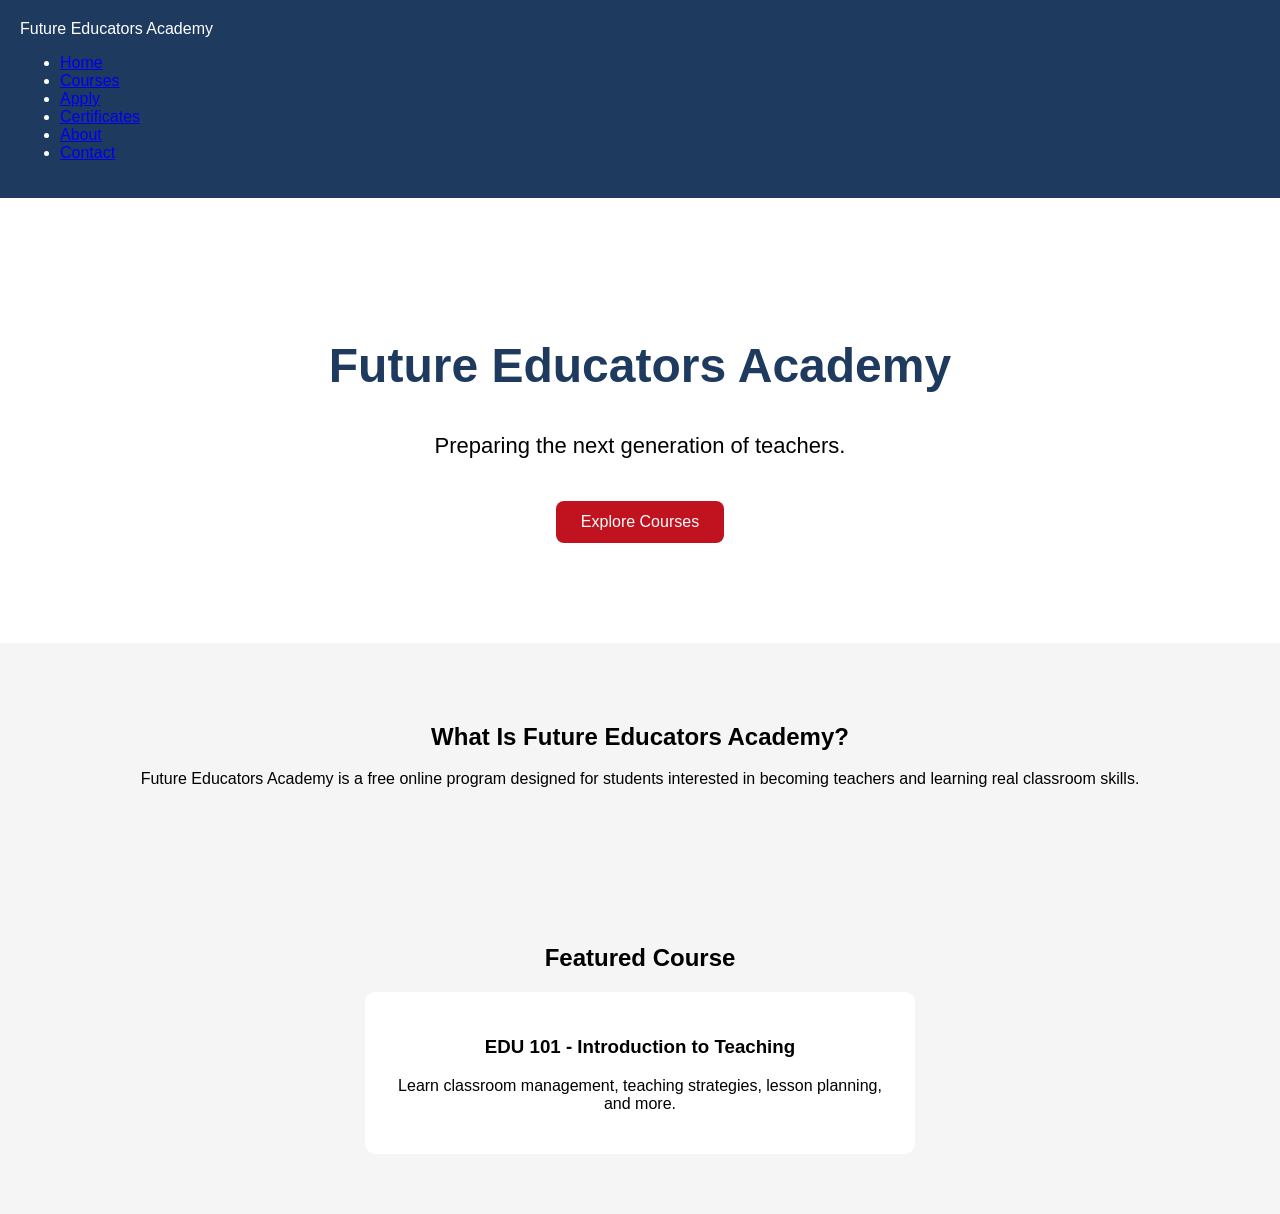
==== index.html @ b9d176b9 "Update index.html" ====
<!DOCTYPE html>
<html>

<head>
    <title>Future Educators Academy</title>
    <link rel="stylesheet" href="style.css">
</head>

<body>

   <nav>

    <div class="logo">
        Future Educators Academy
    </div>

    <ul>

        <li><a href="index.html">Home</a></li>

        <li><a href="courses.html">Courses</a></li>

        <li><a href="apply.html">Apply</a></li>

        <li><a href="certificates.html">Certificates</a></li>

        <li><a href="about.html">About</a></li>

        <li><a href="contact.html">Contact</a></li>

    </ul>

</nav>

    <section class="hero">
        <h1>Future Educators Academy</h1>

        <p>
            Preparing the next generation of teachers.
        </p>

        <a href="#" class="button">Explore Courses</a>
    </section>

    <section class="about">

        <h2>What Is Future Educators Academy?</h2>

        <p>
            Future Educators Academy is a free online program designed
            for students interested in becoming teachers and learning
            real classroom skills.
        </p>

    </section>

    <section class="courses">

        <h2>Featured Course</h2>

        <div class="course-card">

            <h3>EDU 101 - Introduction to Teaching</h3>

            <p>
                Learn classroom management, teaching strategies,
                lesson planning, and more.
            </p>

        </div>

    </section>

</body>

</html>
---- style.css ----
body{
    margin:0;
    font-family:Arial,sans-serif;
    background:#F5F5F5;
}

nav{
    background:#1E3A5F;
    color:white;
    padding:20px;
}

.hero{
    text-align:center;
    padding:100px 20px;
    background:white;
}

.hero h1{
    font-size:48px;
    color:#1E3A5F;
}

.hero p{
    font-size:22px;
}

.button{
    display:inline-block;
    background:#C1121F;
    color:white;
    text-decoration:none;
    padding:12px 25px;
    border-radius:8px;
    margin-top:20px;
}

.about{
    padding:60px 20px;
    text-align:center;
}

.courses{
    padding:60px 20px;
    text-align:center;
}

.course-card{
    background:white;
    max-width:500px;
    margin:auto;
    padding:25px;
    border-radius:10px;
}
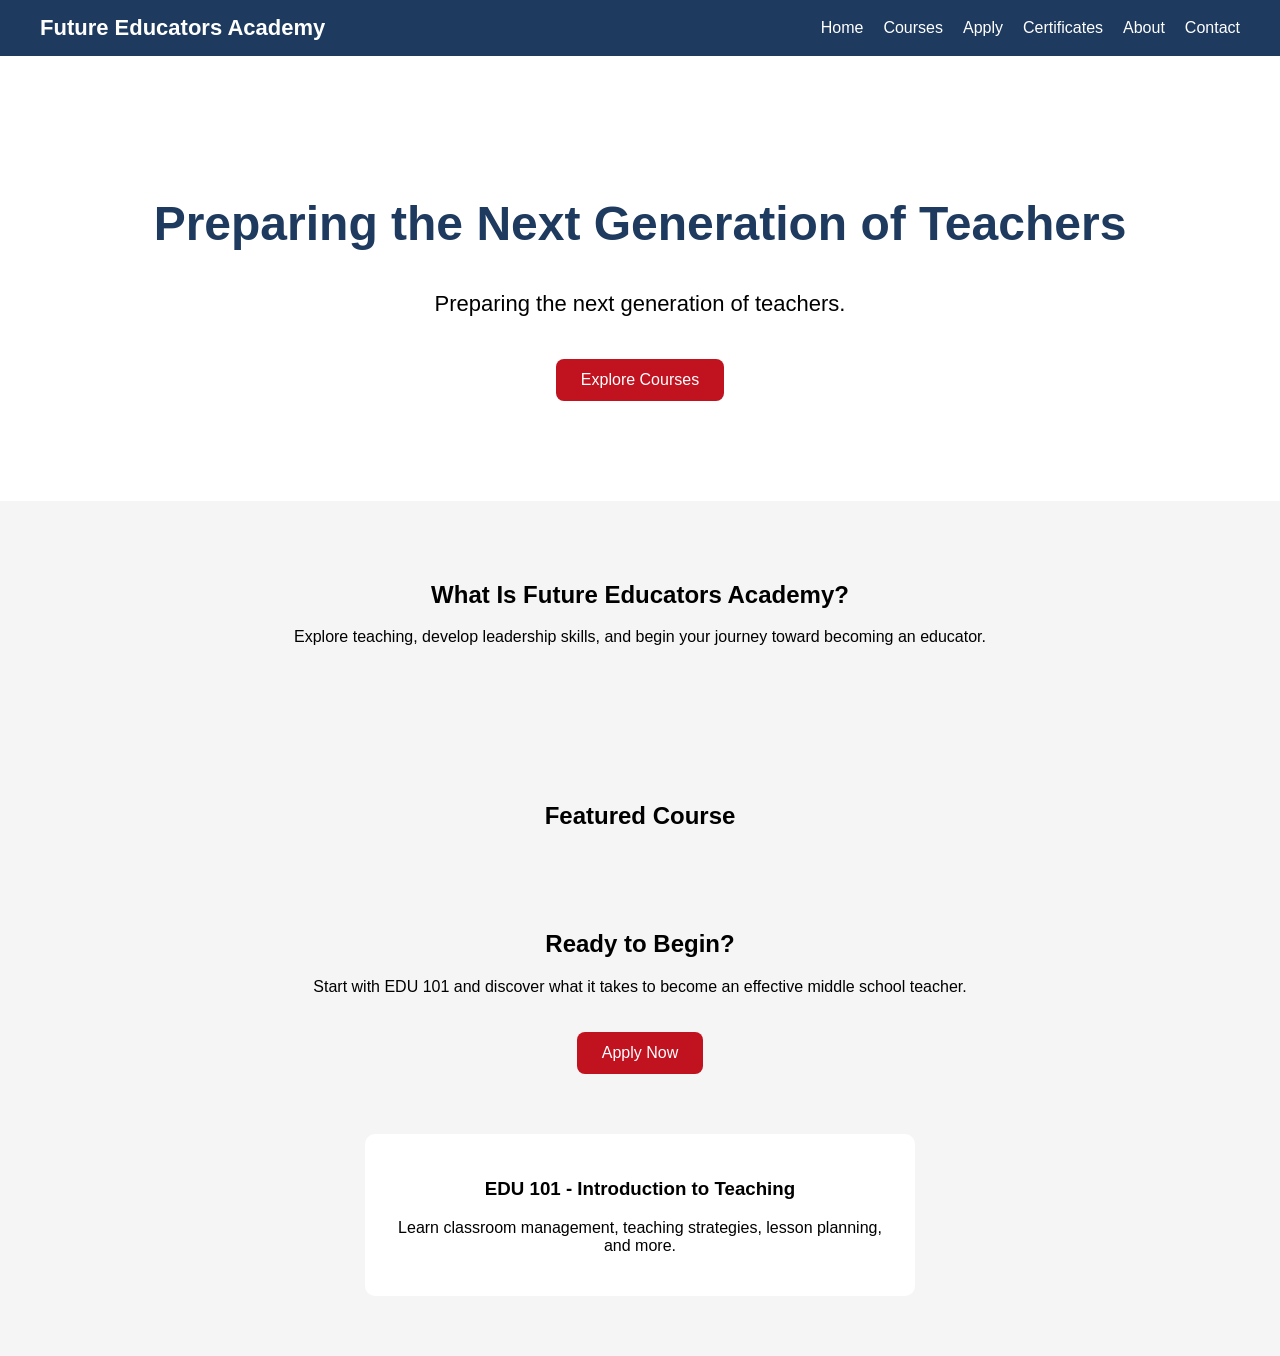
==== commit 44abb49d: "Update index.html" ====
--- a/index.html
+++ b/index.html
@@ -33,7 +33,7 @@
 </nav>
 
     <section class="hero">
-        <h1>Future Educators Academy</h1>
+        <h1>Preparing the Next Generation of Teachers</h1>
 
         <p>
             Preparing the next generation of teachers.
@@ -47,9 +47,10 @@
         <h2>What Is Future Educators Academy?</h2>
 
         <p>
-            Future Educators Academy is a free online program designed
-            for students interested in becoming teachers and learning
-            real classroom skills.
+            <p>
+Explore teaching, develop leadership skills,
+and begin your journey toward becoming an educator.
+</p>
         </p>
 
     </section>
@@ -57,7 +58,20 @@
     <section class="courses">
 
         <h2>Featured Course</h2>
+<section class="about">
 
+<h2>Ready to Begin?</h2>
+
+<p>
+Start with EDU 101 and discover what it takes
+to become an effective middle school teacher.
+</p>
+
+<a href="apply.html" class="button">
+Apply Now
+</a>
+
+</section>
         <div class="course-card">
 
             <h3>EDU 101 - Introduction to Teaching</h3>
--- a/style.css
+++ b/style.css
@@ -52,3 +52,33 @@
     padding:25px;
     border-radius:10px;
 }
+nav{
+    background:#1E3A5F;
+    display:flex;
+    justify-content:space-between;
+    align-items:center;
+    padding:15px 40px;
+}
+
+.logo{
+    color:white;
+    font-weight:bold;
+    font-size:22px;
+}
+
+nav ul{
+    list-style:none;
+    display:flex;
+    gap:20px;
+    margin:0;
+    padding:0;
+}
+
+nav a{
+    color:white;
+    text-decoration:none;
+}
+
+nav a:hover{
+    color:#C1121F;
+}
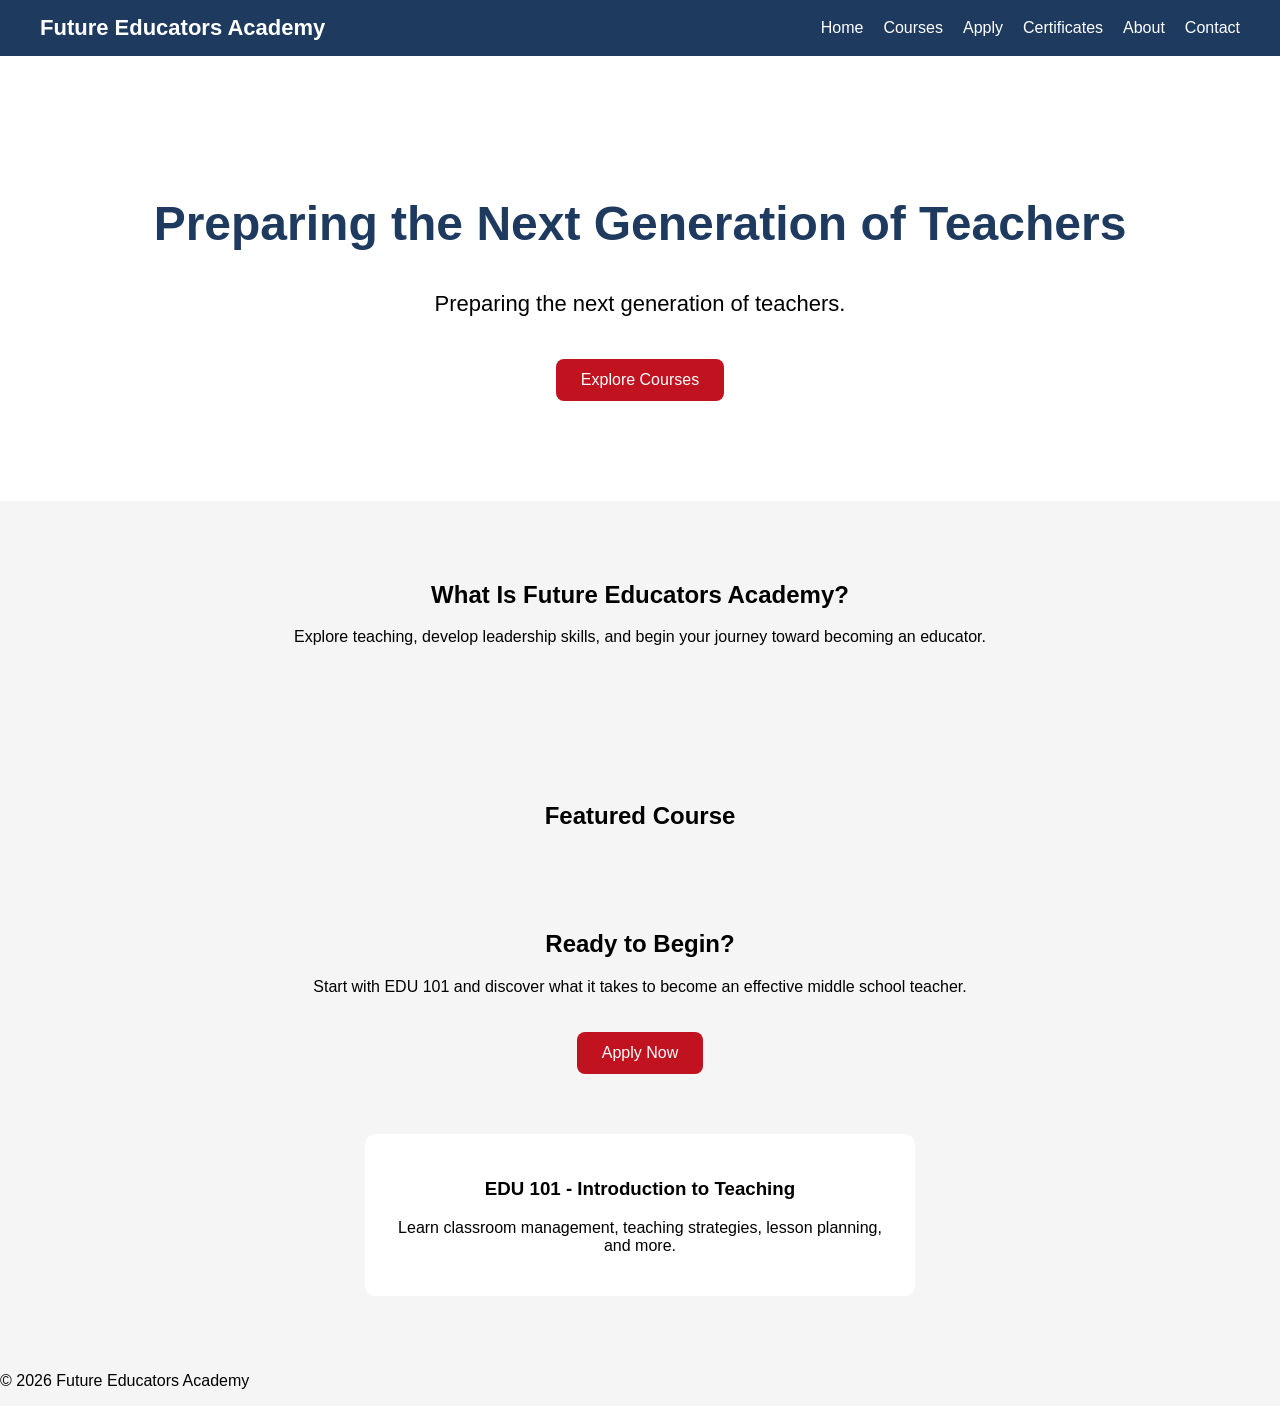
==== commit c48ca9c8: "Update index.html" ====
--- a/index.html
+++ b/index.html
@@ -84,7 +84,13 @@
         </div>
 
     </section>
+<footer>
 
+<p>
+© 2026 Future Educators Academy
+</p>
+
+</footer>
 </body>
 
 </html>
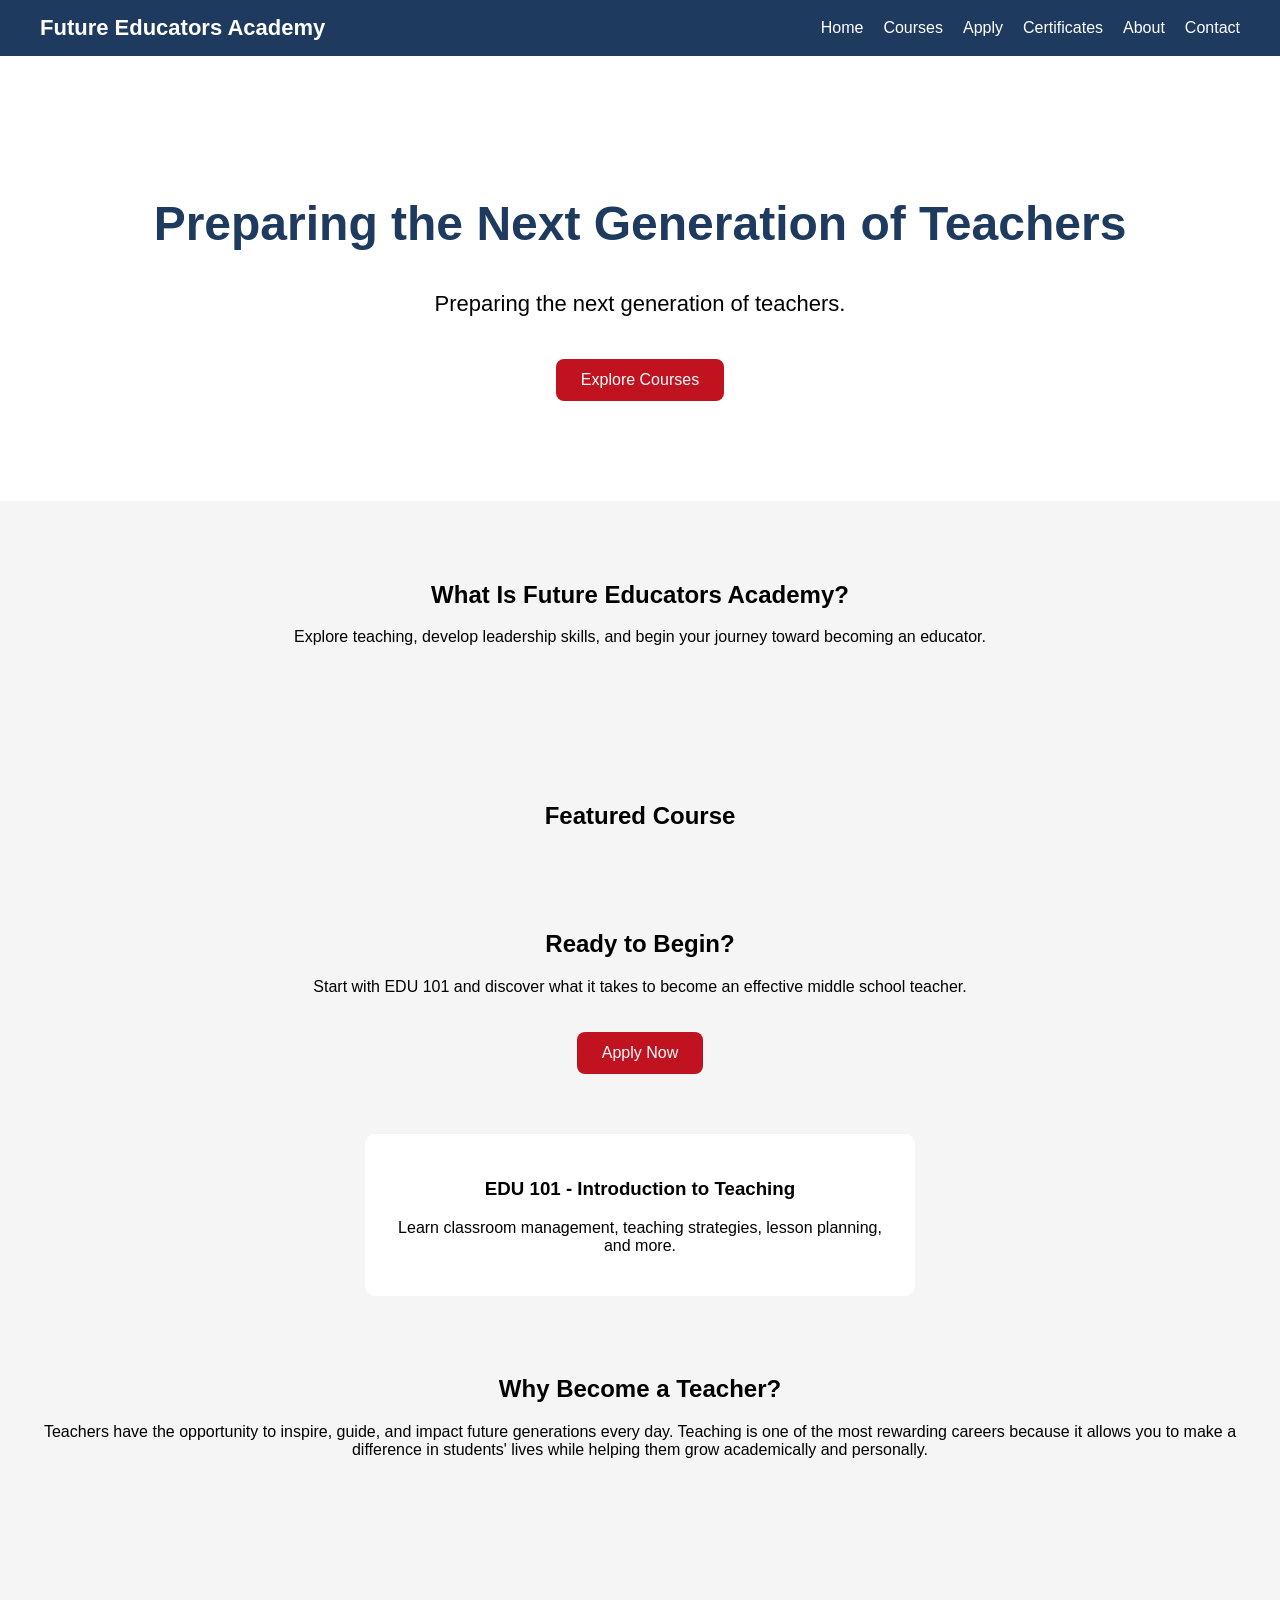
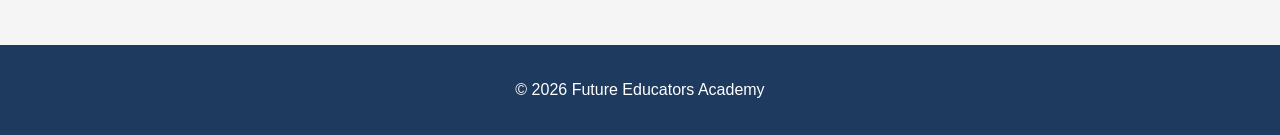
==== commit c45b5b74: "Update index.html" ====
--- a/index.html
+++ b/index.html
@@ -82,7 +82,16 @@
             </p>
 
         </div>
+<section class="about">
 
+<h2>Why Become a Teacher?</h2>
+
+<p>
+Teachers have the opportunity to inspire, guide, and impact future generations every day.
+Teaching is one of the most rewarding careers because it allows you to make a difference in students' lives while helping them grow academically and personally.
+</p>
+
+</section>
     </section>
 <footer>
 
--- a/style.css
+++ b/style.css
@@ -82,3 +82,10 @@
 nav a:hover{
     color:#C1121F;
 }
+footer{
+    background:#1E3A5F;
+    color:white;
+    text-align:center;
+    padding:20px;
+    margin-top:50px;
+}
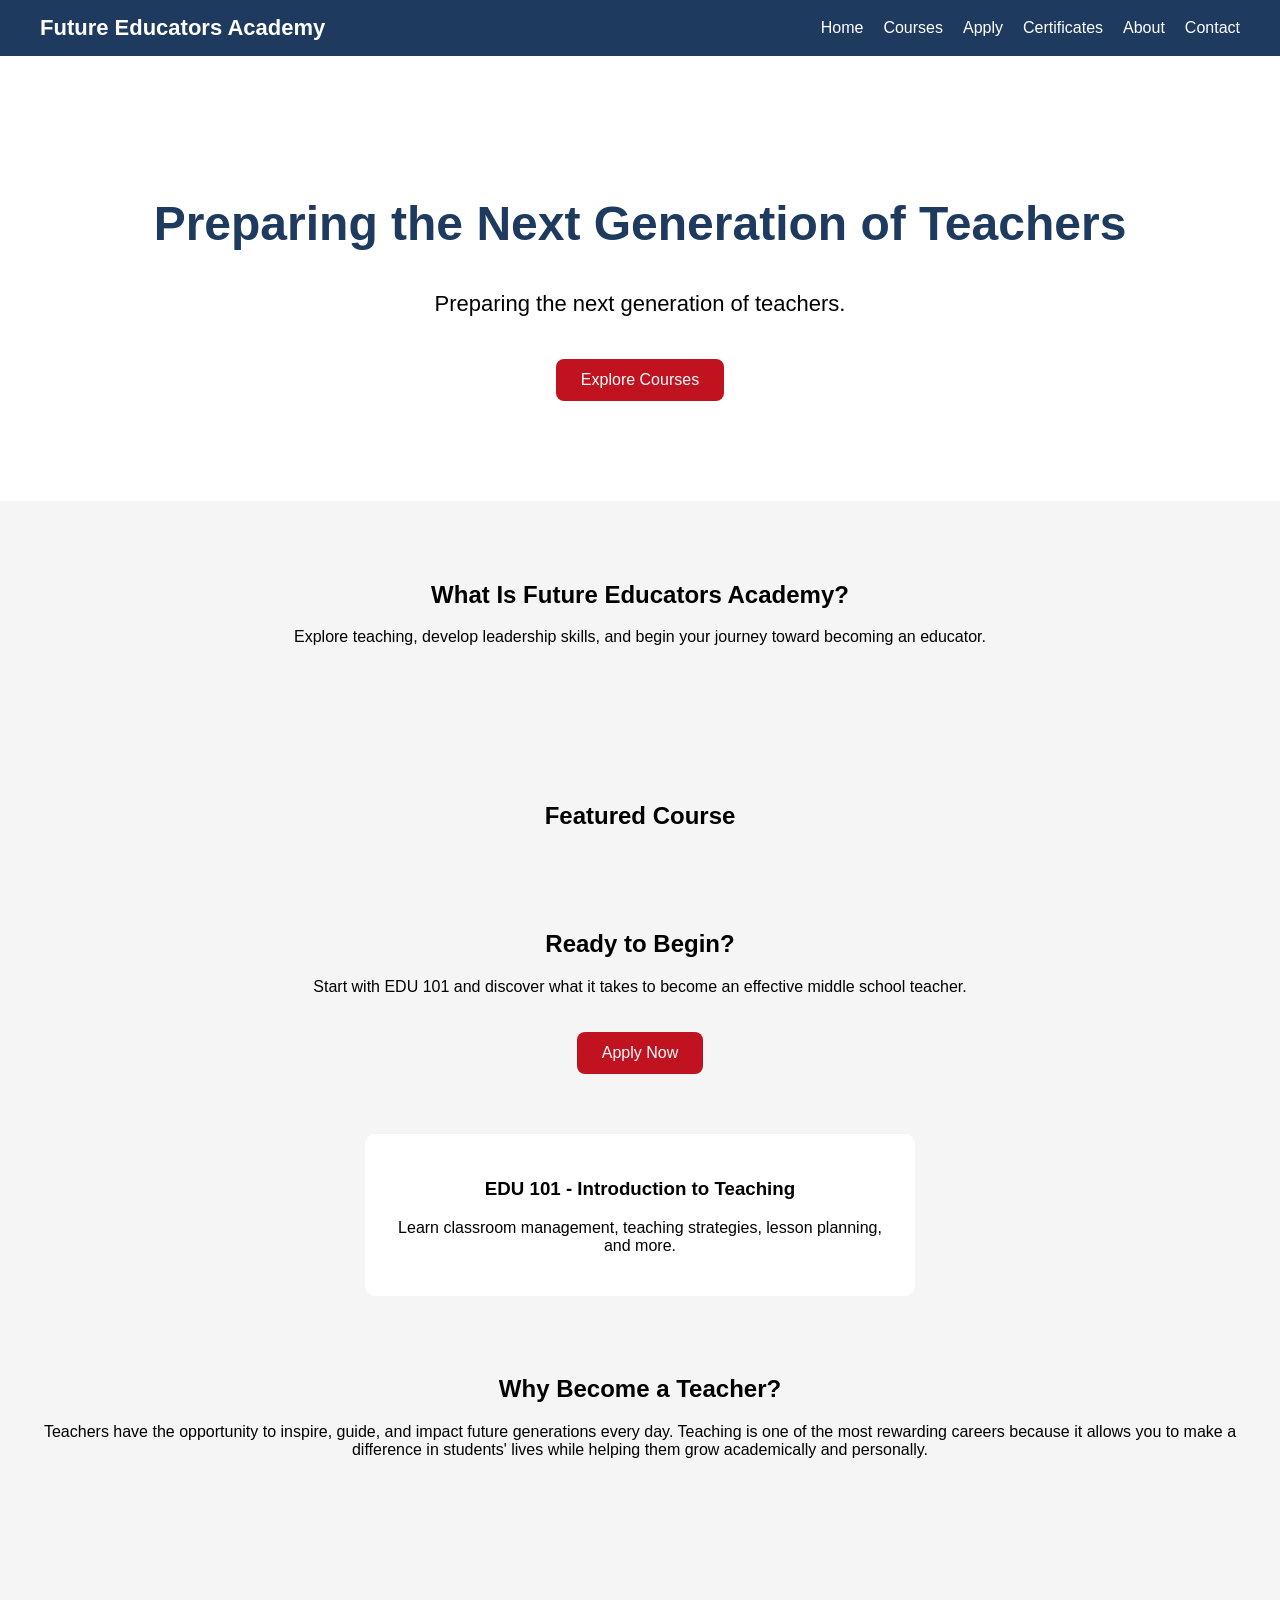
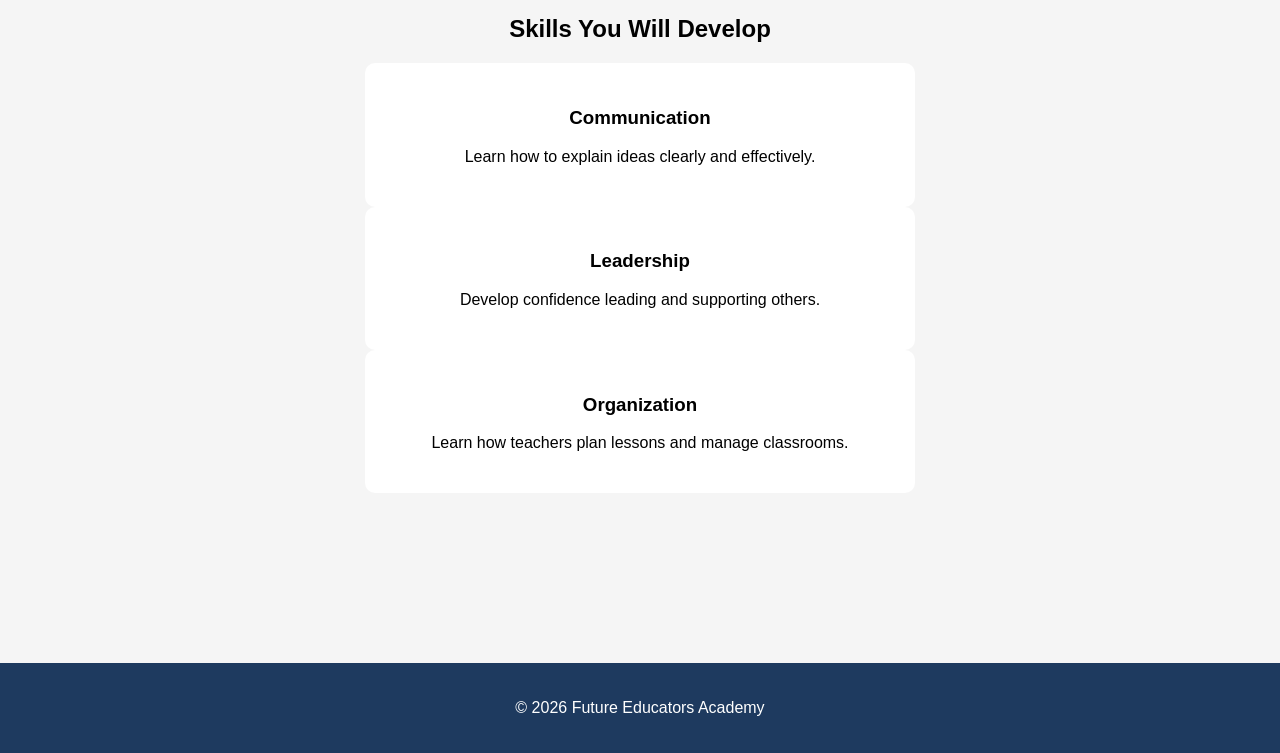
==== commit 607abfff: "Update index.html" ====
--- a/index.html
+++ b/index.html
@@ -92,6 +92,41 @@
 </p>
 
 </section>
+        <section class="courses">
+
+<h2>Skills You Will Develop</h2>
+
+<div class="course-card">
+
+<h3>Communication</h3>
+
+<p>
+Learn how to explain ideas clearly and effectively.
+</p>
+
+</div>
+
+<div class="course-card">
+
+<h3>Leadership</h3>
+
+<p>
+Develop confidence leading and supporting others.
+</p>
+
+</div>
+
+<div class="course-card">
+
+<h3>Organization</h3>
+
+<p>
+Learn how teachers plan lessons and manage classrooms.
+</p>
+
+</div>
+
+</section>
     </section>
 <footer>
 
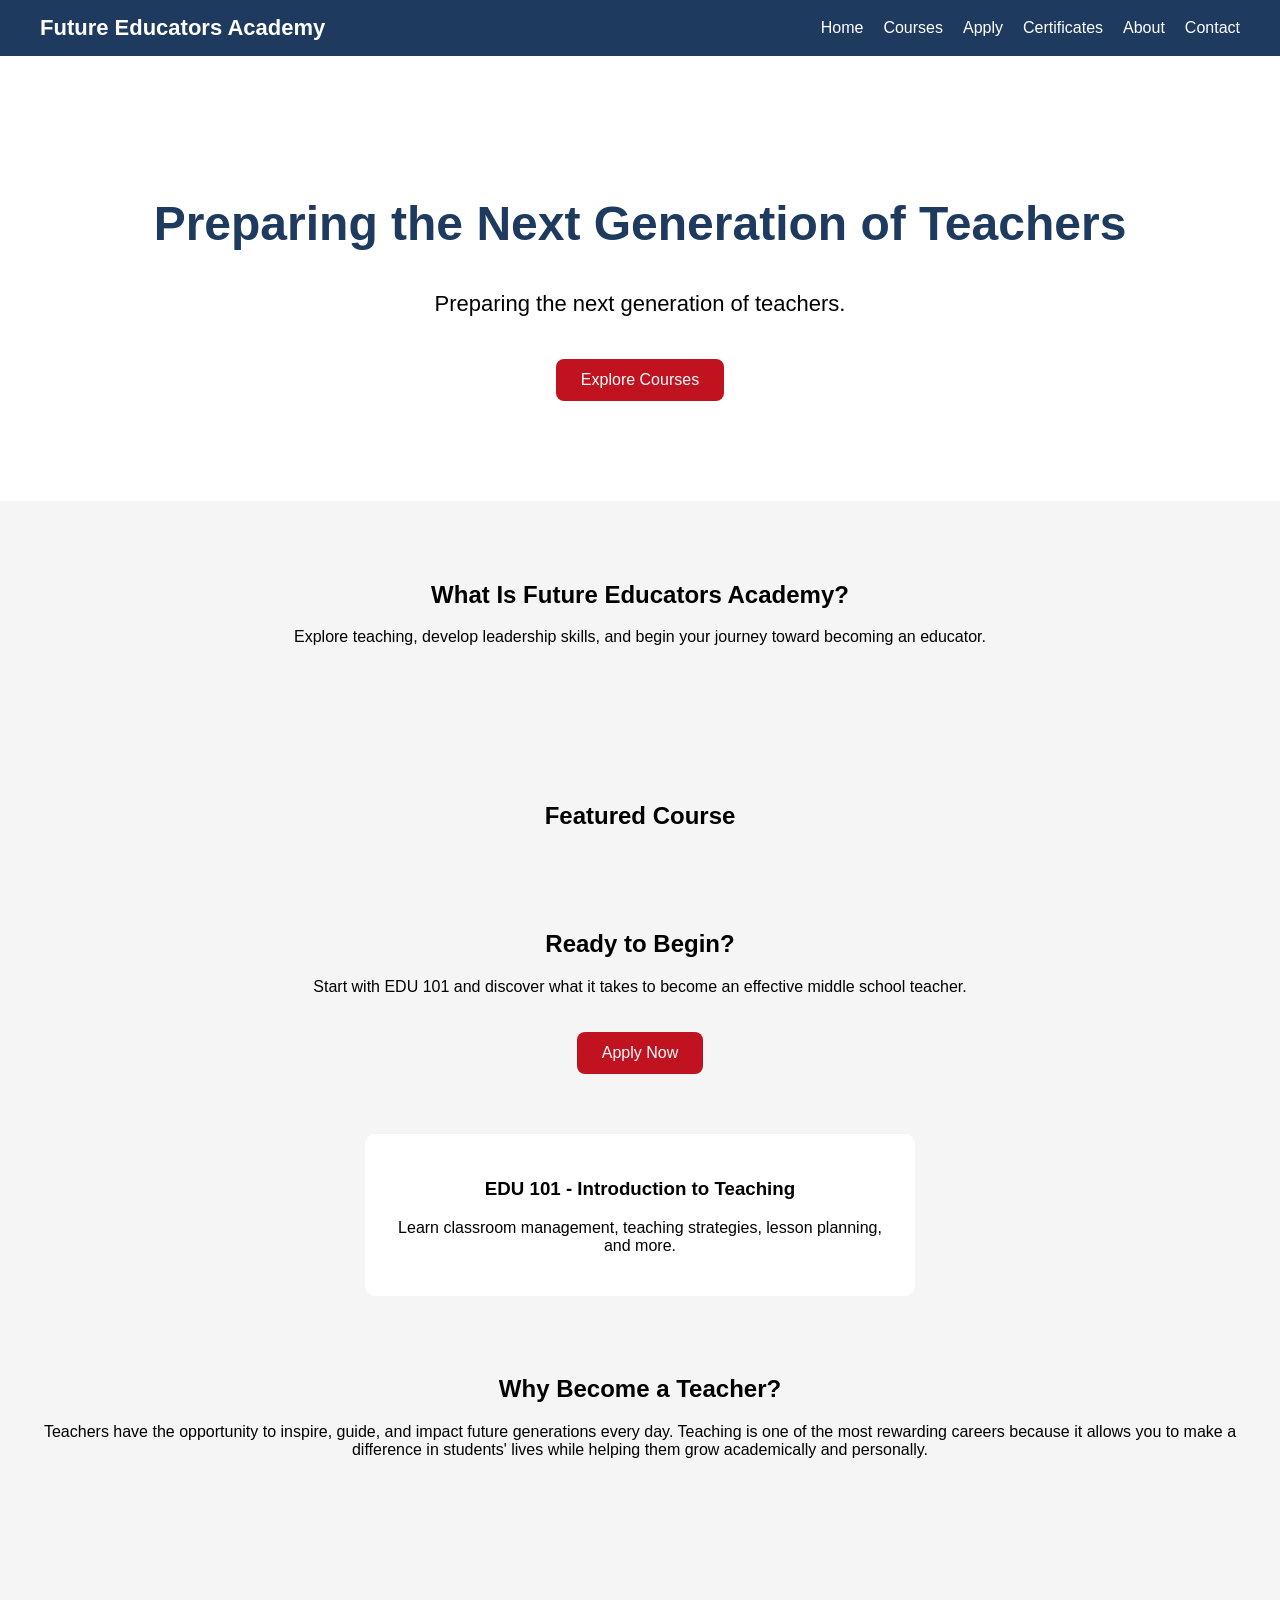
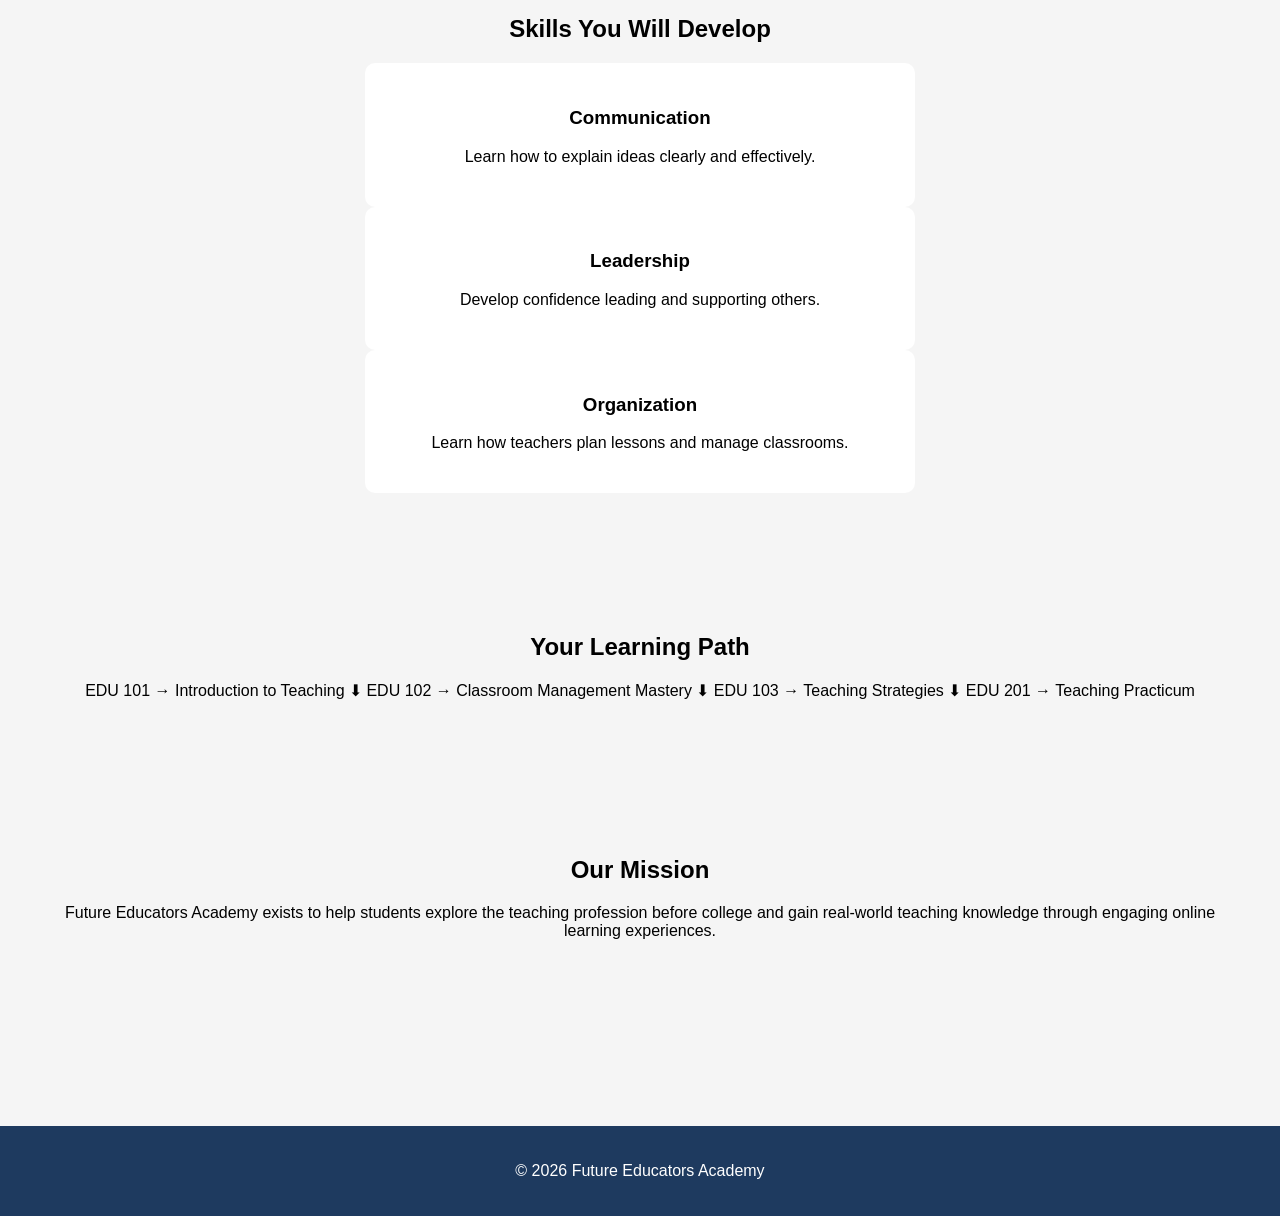
==== commit ebf8bef5: "Update index.html" ====
--- a/index.html
+++ b/index.html
@@ -127,6 +127,38 @@
 </div>
 
 </section>
+        <section class="about">
+
+<h2>Your Learning Path</h2>
+
+<p>
+
+EDU 101 → Introduction to Teaching
+
+⬇
+
+EDU 102 → Classroom Management Mastery
+
+⬇
+
+EDU 103 → Teaching Strategies
+
+⬇
+
+EDU 201 → Teaching Practicum
+
+</p>
+
+</section>
+        <section class="about">
+
+<h2>Our Mission</h2>
+
+<p>
+Future Educators Academy exists to help students explore the teaching profession before college and gain real-world teaching knowledge through engaging online learning experiences.
+</p>
+
+</section>
     </section>
 <footer>
 
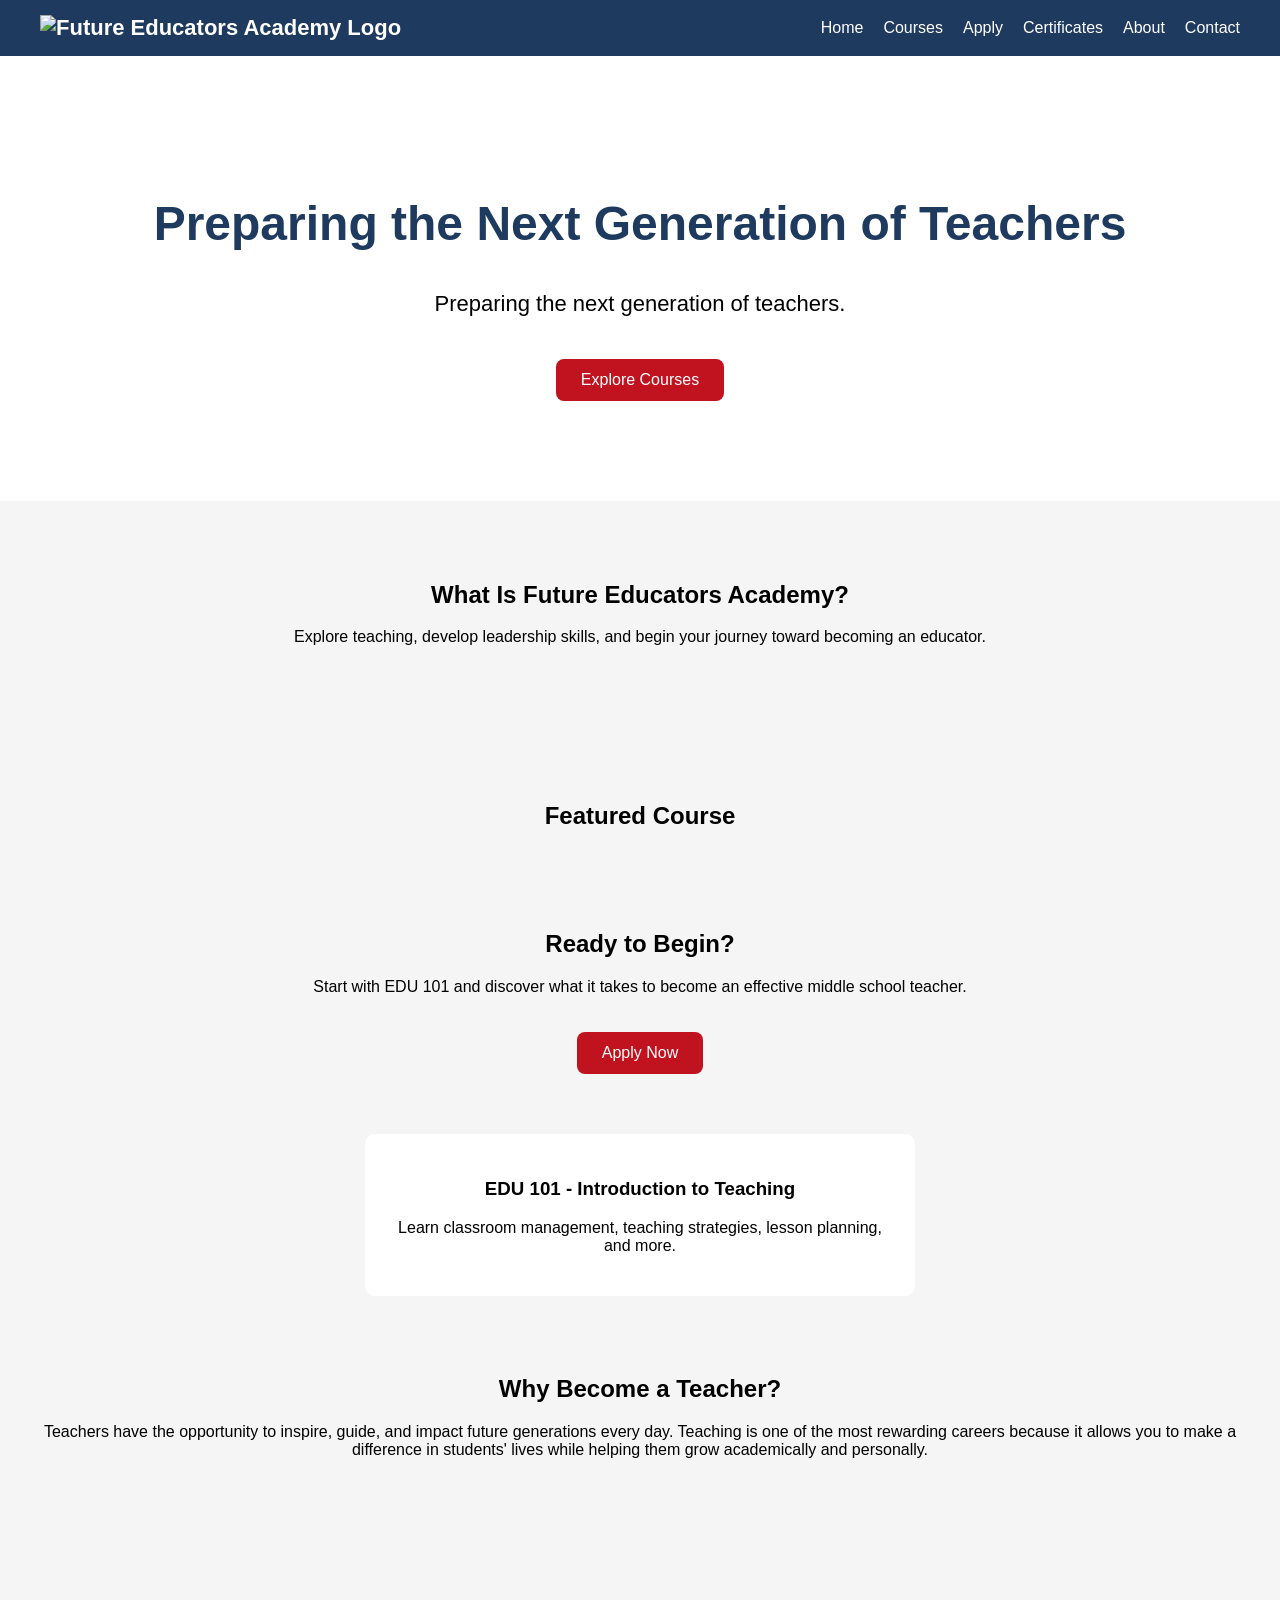
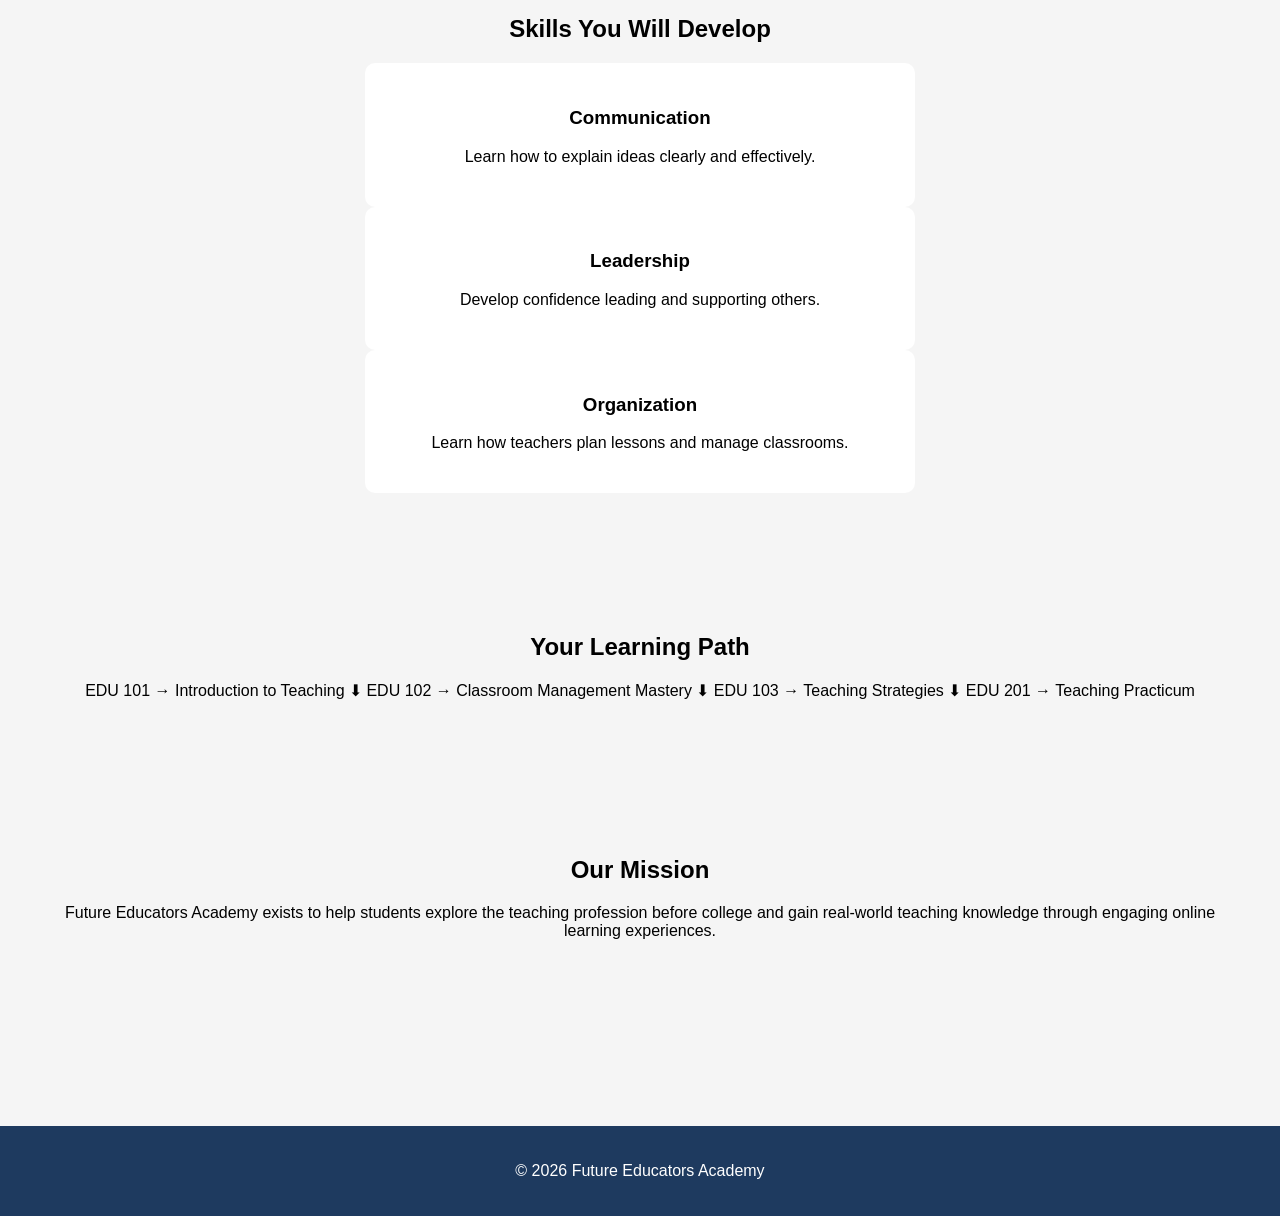
==== commit 47aeb5cf: "Update index.html" ====
--- a/index.html
+++ b/index.html
@@ -11,8 +11,14 @@
    <nav>
 
     <div class="logo">
-        Future Educators Academy
-    </div>
+
+<a href="index.html">
+
+<img src="images/logo.png" alt="Future Educators Academy Logo">
+
+</a>
+
+</div>
 
     <ul>
 
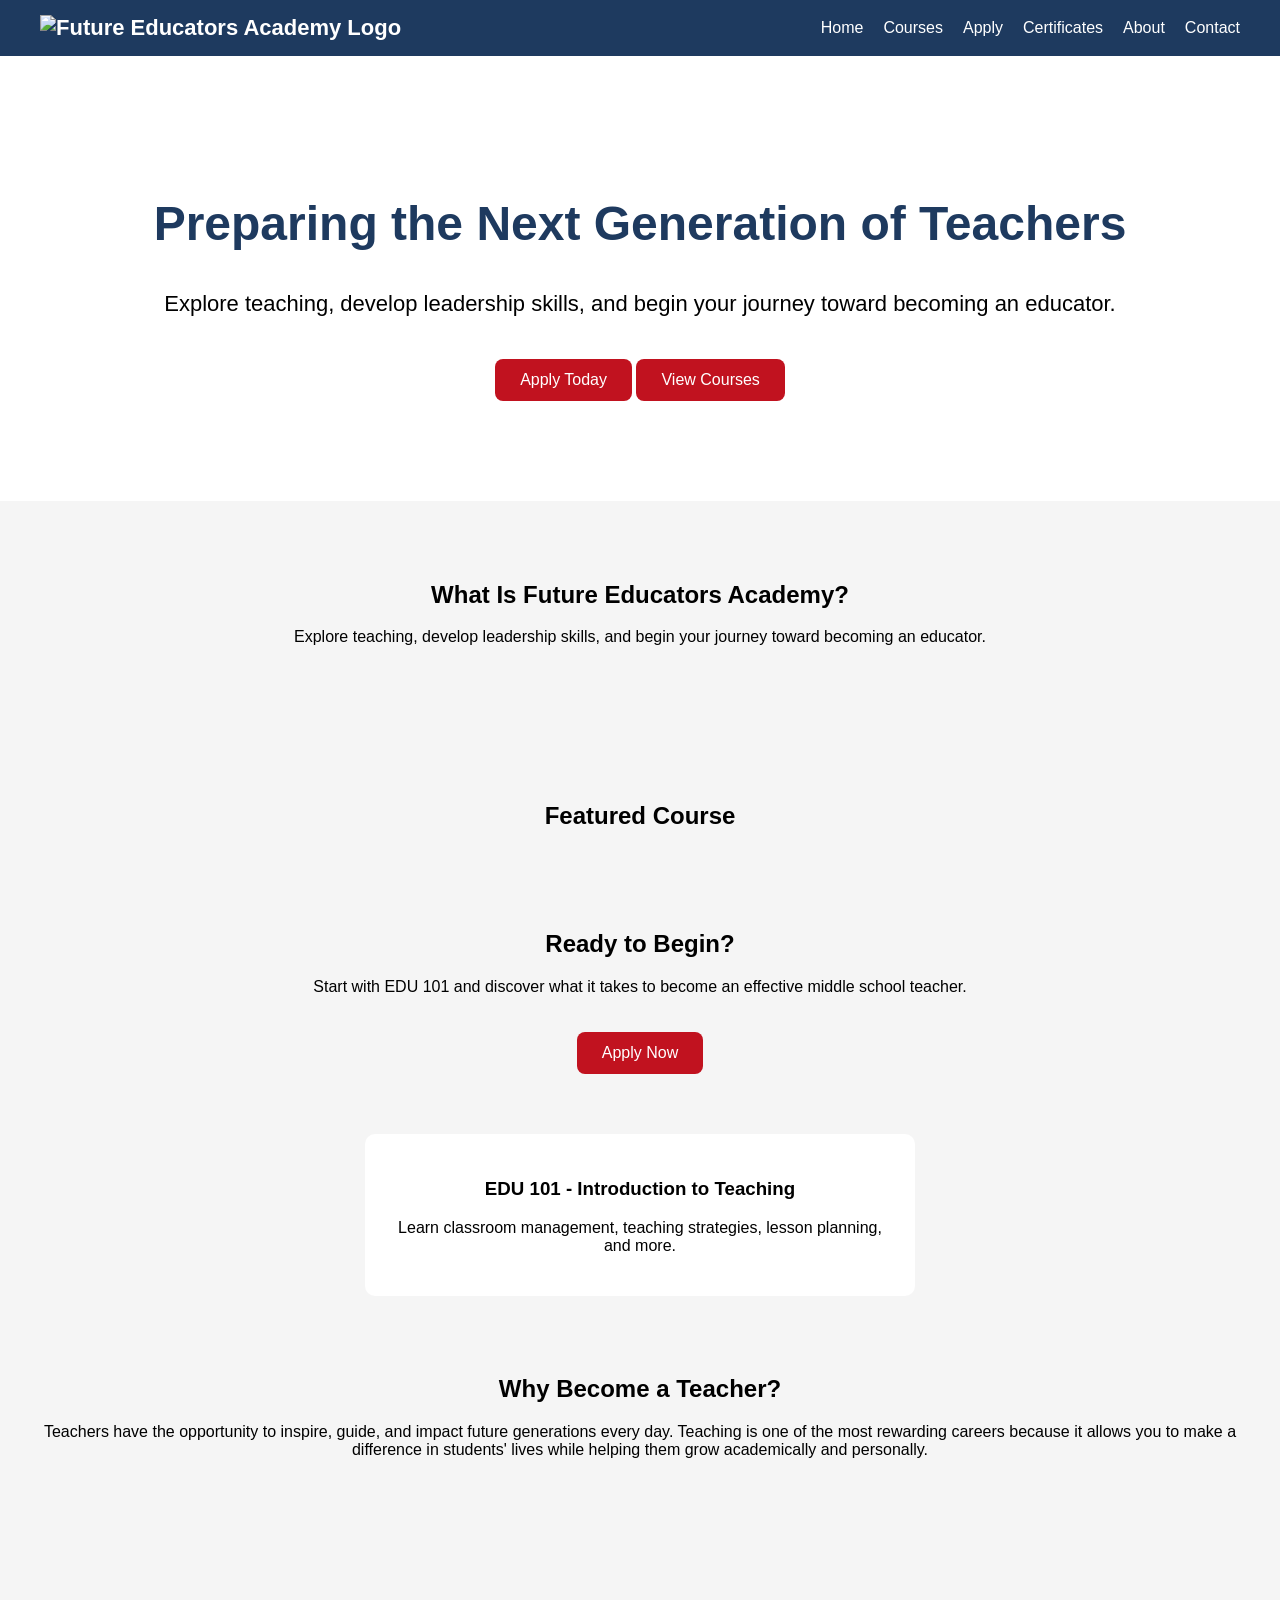
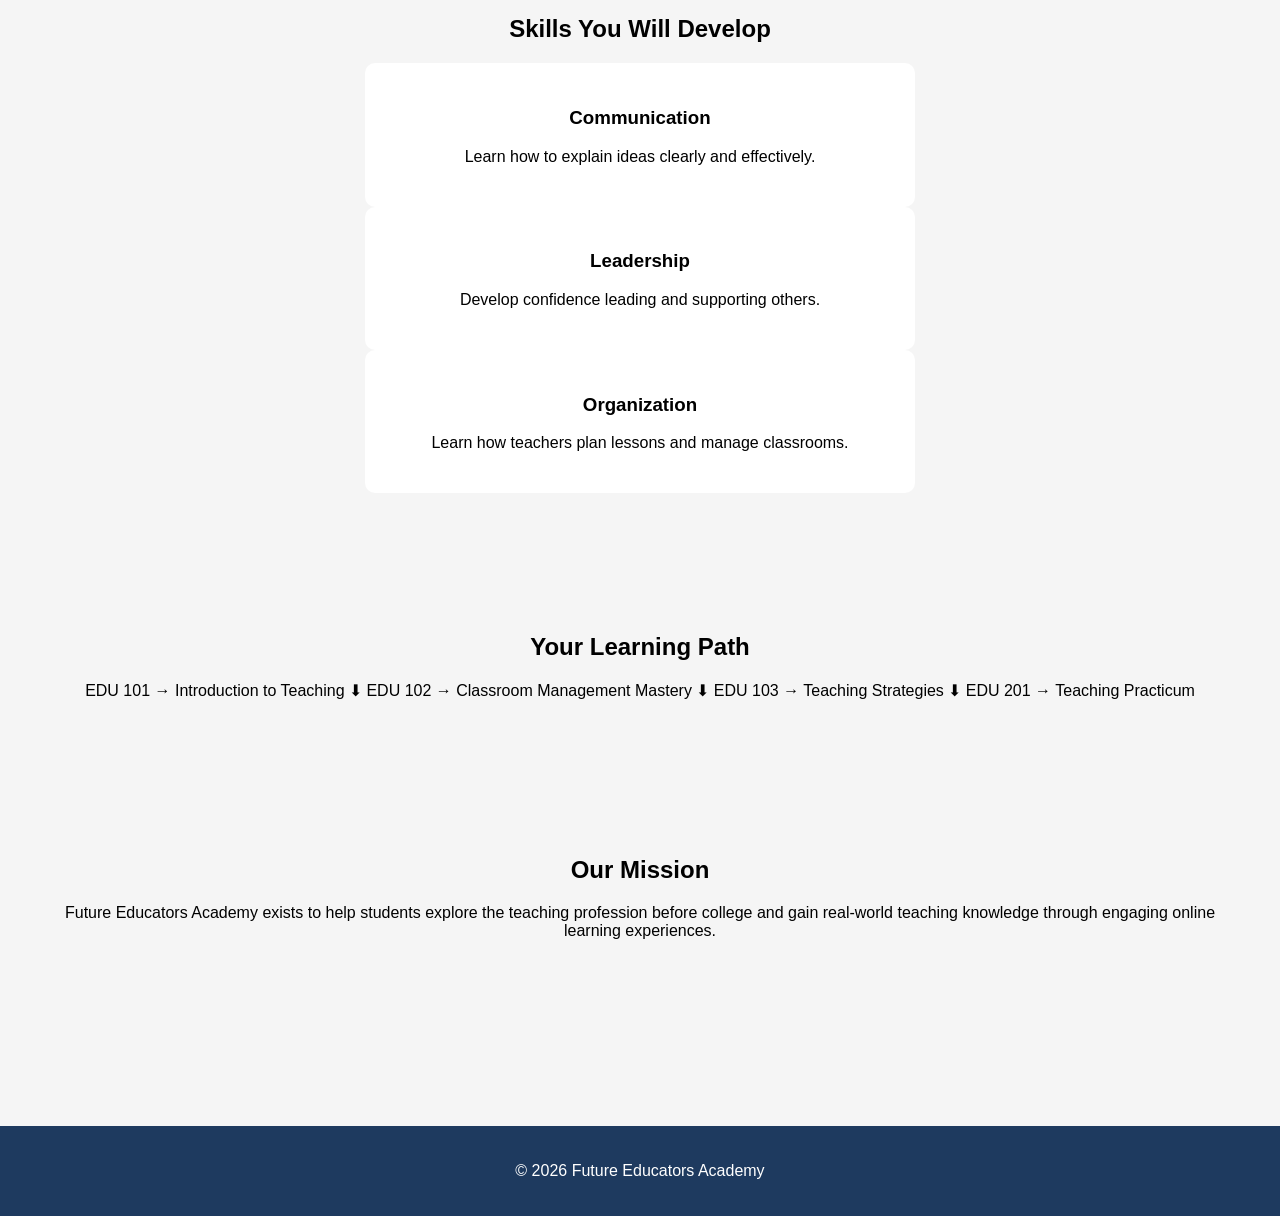
==== commit 70f3b0f8: "Update index.html" ====
--- a/index.html
+++ b/index.html
@@ -39,14 +39,27 @@
 </nav>
 
     <section class="hero">
+
+    <div class="hero-content">
+
         <h1>Preparing the Next Generation of Teachers</h1>
 
         <p>
-            Preparing the next generation of teachers.
+            Explore teaching, develop leadership skills,
+            and begin your journey toward becoming an educator.
         </p>
 
-        <a href="#" class="button">Explore Courses</a>
-    </section>
+        <a href="apply.html" class="button">
+            Apply Today
+        </a>
+
+        <a href="courses.html" class="button secondary-button">
+            View Courses
+        </a>
+
+    </div>
+
+</section>
 
     <section class="about">
 
--- a/style.css
+++ b/style.css
@@ -6,8 +6,13 @@
 
 nav{
     background:#1E3A5F;
-    color:white;
-    padding:20px;
+    display:flex;
+    justify-content:space-between;
+    align-items:center;
+    padding:15px 40px;
+    position:sticky;
+    top:0;
+    z-index:1000;
 }
 
 .hero{
@@ -89,3 +94,6 @@
     padding:20px;
     margin-top:50px;
 }
+.logo img{
+    height:60px;
+}
